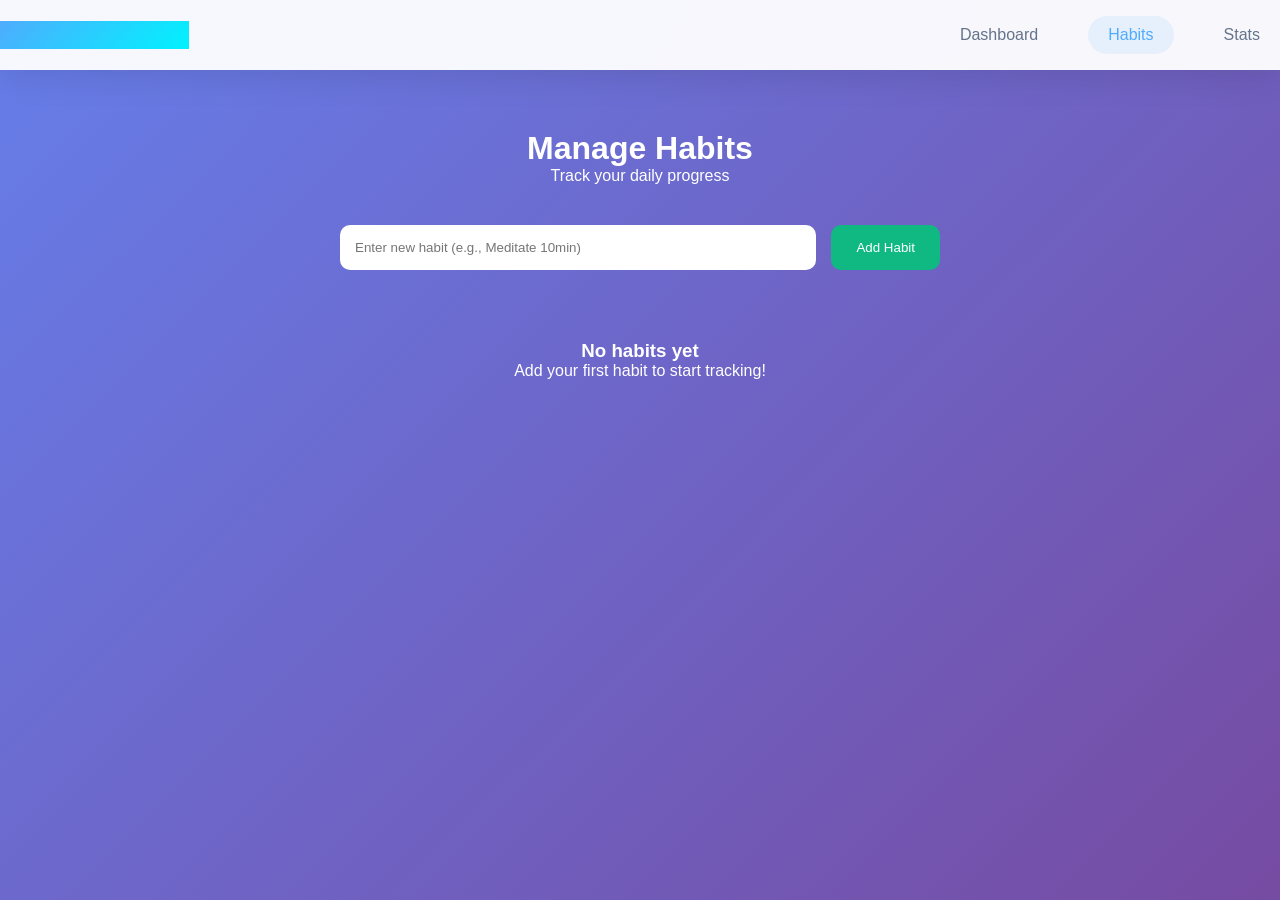
==== Habits.html @ 9a378871 "My Commit" ====
<!DOCTYPE html>
<html lang="en">
<head>
    <meta charset="UTF-8">
    <meta name="viewport" content="width=device-width, initial-scale=1.0">
    <title>Habit Tracker - Habits</title>
    <link rel="stylesheet" href="style.css">
</head>
<body>
    <nav class="navbar">
        <div class="nav-container">
            <div class="nav-logo">
                <h2>📊 Habit Tracker</h2>
            </div>
            <div class="nav-links">
                <a href="index.html" class="nav-link">Dashboard</a>
                <a href="habits.html" class="nav-link active">Habits</a>
                <a href="stats.html" class="nav-link">Stats</a>
            </div>
        </div>
    </nav>

    <main class="habits-page">
        <div class="container">
            <div class="page-header">
                <h1>Manage Habits</h1>
                <p>Track your daily progress</p>
            </div>

            <div class="add-habit-section">
                <div class="add-habit">
                    <input type="text" id="habitInput" placeholder="Enter new habit (e.g., Meditate 10min)" maxlength="50">
                    <button class="add-btn" onclick="addHabit()">Add Habit</button>
                </div>
            </div>

            <div class="habits-grid" id="habitsGrid">
                <div class="empty-state">
                    <h3>No habits yet</h3>
                    <p>Add your first habit to start tracking!</p>
                </div>
            </div>
        </div>
    </main>

    <script src="script.js"></script>
    <script>
        document.addEventListener('DOMContentLoaded', function() {
            loadData();
            renderHabits();
        });
    </script>
</body>
</html>
---- style.css ----
/* RESET */
* {
    margin: 0;
    padding: 0;
    box-sizing: border-box;
}

/* BODY */
body {
    font-family: 'Segoe UI', Tahoma, Geneva, Verdana, sans-serif;
    background: linear-gradient(135deg, #667eea 0%, #764ba2 100%);
    min-height: 100vh;
    color: #1e293b;
}

.container {
    max-width: 1200px;
    margin: 0 auto;
    padding: 20px;
}

/* NAVIGATION  */

.navbar {
    background: rgba(255, 255, 255, 0.95);
    backdrop-filter: blur(20px);
    box-shadow: 0 8px 32px rgba(0,0,0,0.1);
    position: sticky;
    top: 0;
    z-index: 100;
}

.nav-container {
    display: flex;
    justify-content: space-between;
    align-items: center;
    height: 70px;
}

.nav-logo h2 {
    background: linear-gradient(135deg, #4facfe, #00f2fe);
   
    -webkit-text-fill-color: transparent;
}

.nav-links {
    display: flex;
    gap: 30px;
}

.nav-link {
    text-decoration: none;
    color: #64748b;
    padding: 10px 20px;
    border-radius: 25px;
    transition: 0.3s;
}

.nav-link.active,
.nav-link:hover {
    color: #4facfe;
    background: rgba(79, 172, 254, 0.1);
}

/*  DASHBOARD */

.dashboard {
    padding: 40px 0;
}

.welcome-section {
    text-align: center;
    margin-bottom: 50px;
}

.welcome-section h1 {
    font-size: 3em;
    background: linear-gradient(135deg, #4facfe, #00f2fe);
    
    -webkit-text-fill-color: transparent;
}

/* Stats Cards */

.stats-grid {
    display: grid;
    grid-template-columns: repeat(auto-fit, minmax(250px, 1fr));
    gap: 25px;
    margin-bottom: 50px;
}

.stat-card {
    background: rgba(255, 255, 255, 0.9);
    padding: 30px;
    border-radius: 20px;
    text-align: center;
    transition: 0.3s;
}

.stat-card:hover {
    transform: translateY(-10px);
}

.stat-icon {
    font-size: 2.5em;
}

.stat-number {
    font-size: 2em;
    font-weight: bold;
}

.stat-label {
    color: #64748b;
}

/* Buttons */

.quick-actions {
    display: flex;
    justify-content: center;
    gap: 20px;
    flex-wrap: wrap;
}

.action-btn {
    padding: 15px 30px;
    border-radius: 15px;
    text-decoration: none;
    font-weight: bold;
    transition: 0.3s;
}

.primary {
    background: linear-gradient(135deg, #4facfe, #00f2fe);
    color: white;
}

.secondary {
    background: white;
    border: 2px solid #ddd;
}

.action-btn:hover {
    transform: translateY(-3px);
}

/* HABITS PAGE  */

.habits-page {
    padding: 40px 0;
}

.page-header {
    text-align: center;
    margin-bottom: 40px;
    color: white;
}

.add-habit {
    display: flex;
    gap: 15px;
    max-width: 600px;
    margin: auto;
}

.add-habit input {
    flex: 1;
    padding: 15px;
    border-radius: 10px;
    border: none;
}

.add-btn {
    background: #10b981;
    color: white;
    border: none;
    padding: 15px 25px;
    border-radius: 10px;
    cursor: pointer;
}

.add-btn:hover {
    background: #059669;
}

/* Habit Cards */

.habits-grid {
    margin-top: 30px;
    display: grid;
    gap: 20px;
}

.habit-card {
    background: white;
    padding: 20px;
    border-radius: 15px;
}

.habit-header {
    display: flex;
    justify-content: space-between;
}

.delete-btn {
    background: red;
    color: white;
    border: none;
    border-radius: 50%;
    width: 35px;
    height: 35px;
    cursor: pointer;
}

/*  EMPTY  */

.empty-state {
    text-align: center;
    padding: 40px;
    color: white;
}

/*  STATS PAGE*/

.stats-page {
    padding: 40px 0;
}

/* FIXED: avoid conflict with dashboard */
.stats-page .stats-grid {
    grid-template-columns: 1fr 1fr;
    gap: 30px;
}

.stat-section {
    background: white;
    padding: 20px;
    border-radius: 15px;
}

.performance-bar {
    height: 8px;
    background: linear-gradient(90deg, #10b981, #4facfe);
    border-radius: 5px;
}

/*  EXPORT BUTTONS (FIXED) */

.export-btn, .reset-btn {
    padding: 15px 40px;
    font-size: 1.1em;
    font-weight: 600;
    border-radius: 15px;
    border: none;
    cursor: pointer;
    margin: 10px;
    transition: 0.3s;
}

.export-btn {
    background: #4facfe;
    color: white;
}

.reset-btn {
    background: #ef4444;
    color: white;
}

.export-btn:hover,
.reset-btn:hover {
    transform: translateY(-2px);
}
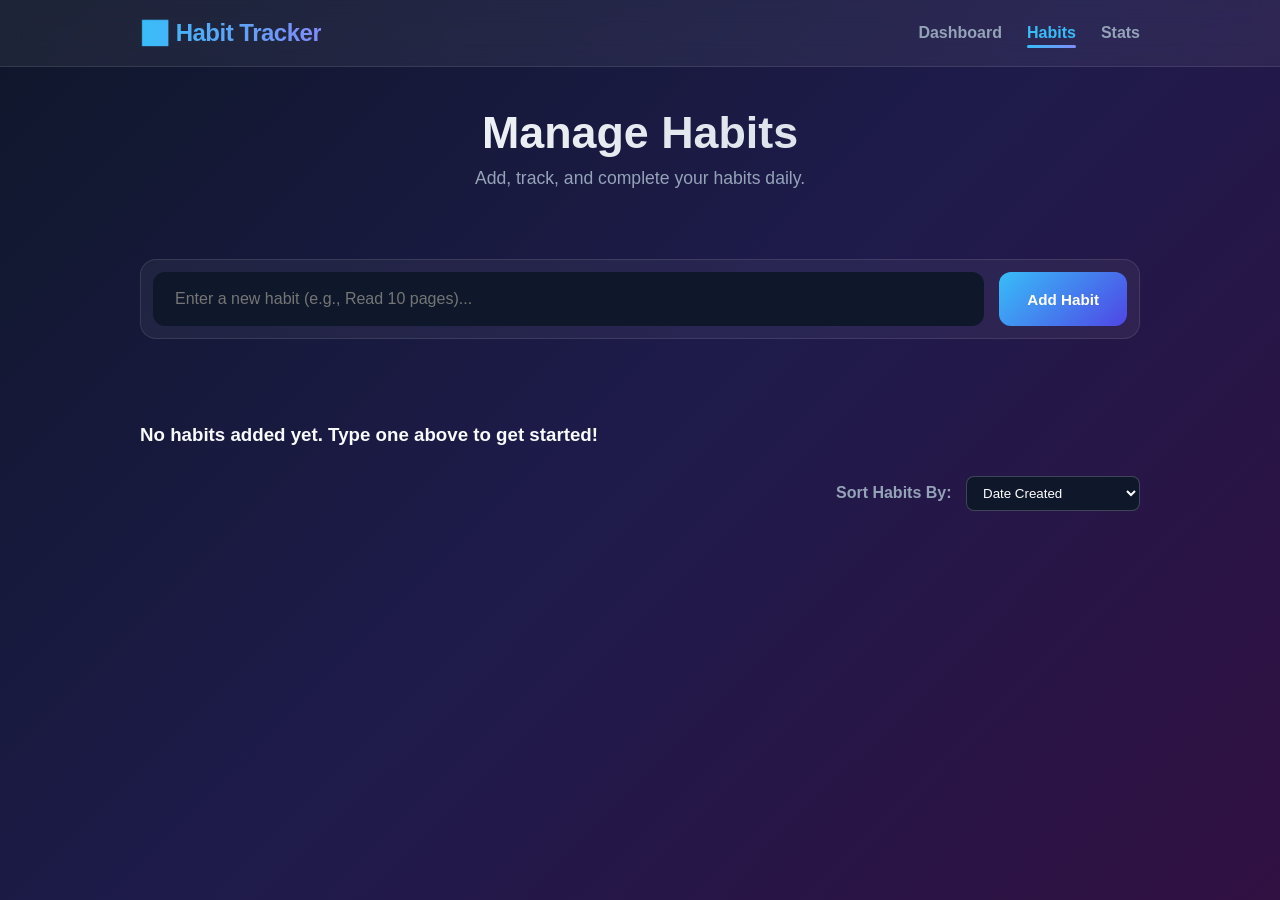
==== commit dfbe7824: "My Commit" ====
--- a/Habits.html
+++ b/Habits.html
@@ -1,54 +1,62 @@
 <!DOCTYPE html>
 <html lang="en">
 <head>
-    <meta charset="UTF-8">
-    <meta name="viewport" content="width=device-width, initial-scale=1.0">
-    <title>Habit Tracker - Habits</title>
-    <link rel="stylesheet" href="style.css">
+  <meta charset="UTF-8"/>
+  <meta name="viewport" content="width=device-width, initial-scale=1.0"/>
+  <title>Manage Habits - Habit Tracker</title>
+  <link rel="stylesheet" href="../style.css"/>
 </head>
 <body>
-    <nav class="navbar">
-        <div class="nav-container">
-            <div class="nav-logo">
-                <h2>📊 Habit Tracker</h2>
-            </div>
-            <div class="nav-links">
-                <a href="index.html" class="nav-link">Dashboard</a>
-                <a href="habits.html" class="nav-link active">Habits</a>
-                <a href="stats.html" class="nav-link">Stats</a>
-            </div>
-        </div>
-    </nav>
 
-    <main class="habits-page">
-        <div class="container">
-            <div class="page-header">
-                <h1>Manage Habits</h1>
-                <p>Track your daily progress</p>
-            </div>
+<nav class="navbar">
+  <div class="nav-container">
+    <div class="logo">
+      <h2>📊 Habit Tracker</h2>
+    </div>
+    <div class="nav-links">
+      <a href="index.html">Dashboard</a>
+      <a href="habits.html" class="active">Habits</a>
+      <a href="stats.html">Stats</a>
+    </div>
+  </div>
+</nav>
 
-            <div class="add-habit-section">
-                <div class="add-habit">
-                    <input type="text" id="habitInput" placeholder="Enter new habit (e.g., Meditate 10min)" maxlength="50">
-                    <button class="add-btn" onclick="addHabit()">Add Habit</button>
-                </div>
-            </div>
+<main class="container">
+  <section class="welcome">
+    <h1>Manage Habits</h1>
+    <p>Add, track, and complete your habits daily.</p>
+  </section>
 
-            <div class="habits-grid" id="habitsGrid">
-                <div class="empty-state">
-                    <h3>No habits yet</h3>
-                    <p>Add your first habit to start tracking!</p>
-                </div>
-            </div>
-        </div>
-    </main>
+  <!-- INPUT -->
+  <section class="add-box">
+    <input
+      type="text"
+      id="habitInput"
+      placeholder="Enter a new habit (e.g., Read 10 pages)..."
+      maxlength="50"
+    />
+    <button onclick="addHabit()" class="btn primary">
+      Add Habit
+    </button>
+  </section>
 
-    <script src="script.js"></script>
-    <script>
-        document.addEventListener('DOMContentLoaded', function() {
-            loadData();
-            renderHabits();
-        });
-    </script>
+  <!-- HABITS GRID -->
+  <section id="habitsGrid" class="habits-grid">
+  
+    <!-- Generated dynamically via JS -->
+  </section>
+  <div class="filter-box" style="margin-bottom: 20px; text-align: right;">
+  <label for="sortSelector" style="color: #94a3b8; font-weight: 600; margin-right: 10px;">Sort Habits By:</label>
+  <select id="sortSelector" onchange="sortHabits(this.value)" style="padding: 8px 12px; border-radius: 8px; background: #0f172a; color: white; border: 1px solid rgba(255,255,255,0.2); outline: none; cursor: pointer;">
+    <option value="default">Date Created</option>
+    <option value="streak">🔥 Highest Streak</option>
+    <option value="name">🔤 Alphabetical (A-Z)</option>
+  </select>
+</div>
+</main>
+<script src="script.js"></script>
+<script src="habits.js"></script>
+</body>
+</html>
 </body>
 </html>
--- a/style.css
+++ b/style.css
@@ -1,274 +1,435 @@
- /* RESET */
+/* ==========================================
+   ✨ GLOBAL THEME & RESET
+   ========================================== */
 * {
-    margin: 0;
+  margin: 0;
+  padding: 0;
+  box-sizing: border-box;
+}
+
+body {
+  font-family: 'Segoe UI', -apple-system, BlinkMacSystemFont, sans-serif;
+  /* Beautiful, deep modern gradient background */
+  background: linear-gradient(135deg, #0f172a, #1e1b4b, #311042);
+  min-height: 100vh;
+  color: #f8fafc;
+  padding-bottom: 60px;
+  cursor:default;
+}
+
+.container {
+  width: 90%;
+  max-width: 1000px;
+  margin: auto;
+  padding: 40px 0;
+}
+.logo h2, .welcome h1, #clock {
+  /* 1. Keeps your browser happy (Renders the actual visual trick) */
+  -webkit-background-clip: text;
+  -webkit-text-fill-color: transparent;
+
+  /* 2. Keeps your code editor happy (Clears the error flag) */
+  background-clip: text;
+}
+
+/* ==========================================
+   🧭 NAV BAR (Modern Glassmorphism Design)
+   ========================================== */
+.navbar {
+  background: rgba(255, 255, 255, 0.06);
+  backdrop-filter: blur(12px);
+  -webkit-backdrop-filter: blur(12px);
+  padding: 18px 0;
+  position: sticky;
+  top: 0;
+  z-index: 1000;
+  border-bottom: 1px solid rgba(255, 255, 255, 0.1);
+}
+
+.nav-container {
+  width: 90%;
+  max-width: 1000px;
+  margin: auto;
+  display: flex;
+  justify-content: space-between;
+  align-items: center;
+}
+
+.logo h2 {
+  background: linear-gradient(90deg, #38bdf8, #818cf8);
+  -webkit-background-clip: text;
+  -webkit-text-fill-color: transparent;
+  font-weight: 800;
+  letter-spacing: -0.5px;
+}
+
+.nav-links {
+  display: flex;
+  gap: 25px;
+}
+
+.nav-links a {
+  text-decoration: none;
+  color: #94a3b8;
+  font-weight: 600;
+  transition: all 0.3s ease;
+  padding: 6px 0;
+  position: relative;
+}
+
+.nav-links a:hover {
+  color: #38bdf8;
+}
+
+.nav-links a.active {
+  color: #38bdf8 !important;
+}
+
+.nav-links a.active::after {
+  content: '';
+  position: absolute;
+  bottom: 0;
+  left: 0;
+  width: 100%;
+  height: 3px;
+  background: linear-gradient(90deg, #38bdf8, #818cf8);
+  border-radius: 2px;
+}
+
+/* ==========================================
+   👋 WELCOME HEADER
+   ========================================== */
+.welcome {
+  text-align: center;
+  margin-bottom: 40px;
+}
+
+.welcome h1 {
+  font-size: 2.8rem;
+  font-weight: 800;
+  background: linear-gradient(to right, #ffffff, #cbd5e1);
+  -webkit-background-clip: text;
+  -webkit-text-fill-color: transparent;
+}
+
+.welcome p {
+  margin-top: 10px;
+  color: #94a3b8;
+  font-size: 1.1rem;
+}
+
+/* ==========================================
+   📦 CARDS & GRIDS (No More Overlapping!)
+   ========================================== */
+.stats-grid {
+  display: grid;
+  grid-template-columns: repeat(auto-fit, minmax(200px, 1fr));
+  gap: 20px;
+  margin-bottom: 30px;
+}
+
+.habits-grid {
+  display: grid;
+  grid-template-columns: repeat(auto-fit, minmax(280px, 1fr));
+  gap: 20px;
+  margin-top: 20px;
+}
+
+.card, .habit-card {
+  background: rgba(30, 41, 59, 0.7);
+  border: 1px solid rgba(255, 255, 255, 0.08);
+  color: #f8fafc;
+  padding: 26px;
+  border-radius: 20px;
+  box-shadow: 0 15px 35px rgba(0, 0, 0, 0.2);
+  transition: transform 0.3s ease, box-shadow 0.3s ease, border-color 0.3s ease;
+}
+
+.card:hover, .habit-card:hover {
+  transform: translateY(-5px);
+  border-color: rgba(56, 189, 248, 0.4);
+  box-shadow: 0 20px 40px rgba(56, 189, 248, 0.1);
+}
+
+.card h3 {
+  font-size: 0.85rem;
+  text-transform: uppercase;
+  letter-spacing: 1px;
+  color: #94a3b8;
+  margin-bottom: 8px;
+}
+
+.card h1 {
+  font-size: 2.5rem;
+  font-weight: 800;
+  color: #38bdf8;
+}
+
+.center {
+  text-align: center;
+}
+
+/* ==========================================
+   ➕ INPUT BOX (Clean & Properly Spaced)
+   ========================================== */
+.add-box {
+  display: flex;
+  gap: 15px;
+  margin-bottom: 35px;
+  background: rgba(255, 255, 255, 0.05);
+  padding: 12px;
+  border-radius: 16px;
+  border: 1px solid rgba(255, 255, 255, 0.1);
+}
+
+.add-box input {
+  flex: 1;
+  padding: 16px 20px;
+  border: 2px solid transparent;
+  border-radius: 12px;
+  font-size: 1rem;
+  outline: none;
+  background: #0f172a;
+  color: white;
+  transition: all 0.3s ease;
+}
+
+.add-box input:focus {
+  border-color: #38bdf8;
+  box-shadow: 0 0 15px rgba(56, 189, 248, 0.2);
+}
+
+/* ==========================================
+   🔘 BUTTONS STYLE (Changes cursor to pointer!)
+   ========================================== */
+.buttons {
+  display: flex;
+  gap: 15px;
+  justify-content: center;
+  flex-wrap: wrap;
+  margin-top: 35px;
+}
+
+.btn {
+  border: none;
+  padding: 14px 28px;
+  border-radius: 12px;
+  cursor: pointer; /* Changes standard line pointer back to interactive click hand pointer! */
+  font-weight: 700;
+  font-size: 0.95rem;
+  transition: all 0.2s ease;
+  text-decoration: none;
+  display: inline-flex;
+  align-items: center;
+  justify-content: center;
+}
+
+.primary {
+  background: linear-gradient(135deg, #38bdf8, #4f46e5);
+  color: white;
+}
+
+.primary:hover {
+  transform: scale(1.02);
+  box-shadow: 0 8px 20px rgba(56, 189, 248, 0.3);
+}
+
+.secondary {
+  background: rgba(255, 255, 255, 0.1);
+  color: white;
+  border: 1px solid rgba(255, 255, 255, 0.2);
+}
+
+.secondary:hover {
+  background: rgba(255, 255, 255, 0.2);
+}
+
+.danger {
+  background: linear-gradient(135deg, #ef4444, #b91c1c);
+  color: white;
+}
+
+.danger:hover {
+  box-shadow: 0 8px 20px rgba(239, 68, 68, 0.3);
+}
+
+.disabled-btn {
+  background: #334155 !important;
+  color: #64748b !important;
+  cursor: not-allowed !important;
+}
+
+/* ==========================================
+   📅 TODAY ITEM ROWS & PROGRESS BARS
+   ========================================== */
+.today-item {
+  display: flex;
+  align-items: center;
+  gap: 15px;
+  padding: 16px;
+  border-bottom: 1px solid rgba(255, 255, 255, 0.05);
+  font-size: 1.1rem;
+}
+
+.today-item:last-child {
+  border-bottom: none;
+}
+
+.bar {
+  background: #334155;
+  height: 16px;
+  border-radius: 10px;
+  overflow: hidden;
+  margin: 15px 0;
+}
+
+.fill {
+  height: 100%;
+  background: linear-gradient(90deg, #10b981, #38bdf8);
+  border-radius: 10px;
+  transition: width 0.5s ease;
+}
+
+/* ==========================================
+   📱 MOBILE RESPONSIVENESS
+   ========================================== */
+@media(max-width:768px) {
+  .nav-container {
+    flex-direction: column;
+    gap: 15px;
+  }
+
+  .add-box {
+    flex-direction: column;
+    background: transparent;
     padding: 0;
-    box-sizing: border-box;
-}
-
-/* BODY */
-body {
-    font-family: 'Segoe UI', Tahoma, Geneva, Verdana, sans-serif;
-    background: linear-gradient(135deg, #667eea 0%, #764ba2 100%);
-    min-height: 100vh;
-    color: #1e293b;
-}
-
-.container {
-    max-width: 1200px;
-    margin: 0 auto;
-    padding: 20px;
-}
-
-/* NAVIGATION  */
-
-.navbar {
-    background: rgba(255, 255, 255, 0.95);
-    backdrop-filter: blur(20px);
-    box-shadow: 0 8px 32px rgba(0,0,0,0.1);
-    position: sticky;
-    top: 0;
-    z-index: 100;
-}
-
-.nav-container {
-    display: flex;
-    justify-content: space-between;
-    align-items: center;
-    height: 70px;
-}
-
-.nav-logo h2 {
-    background: linear-gradient(135deg, #4facfe, #00f2fe);
-   
-    -webkit-text-fill-color: transparent;
-}
-
-.nav-links {
-    display: flex;
+    border: none;
+  }
+
+  .add-box input, .add-box button {
+    width: 100%;
+  }
+
+  .welcome h1 {
+    font-size: 2rem;
+  }
+} 
+/* Update this specific block in style.css */
+.stats-grid {
+  display: grid;
+  grid-template-columns: repeat(auto-fill, minmax(220px, 1fr));
+  gap: 24px;
+  margin-bottom: 30px;
+}
+
+.utilities-grid {
+  display: grid;
+  grid-template-columns: repeat(auto-fit, minmax(280px, 1fr));
+  gap: 24px;
+  margin-bottom: 30px;
+}
+
+/* Ensure cards handle text overflows gracefully */
+.card, .habit-card {
+  background: rgba(30, 41, 59, 0.7);
+  border: 1px solid rgba(255, 255, 255, 0.08);
+  color: #f8fafc;
+  padding: 24px;
+  border-radius: 20px;
+  min-height: 140px; /* Forces a minimum structural space */
+  height: auto;       /* Allows cards to grow if text size expands */
+  overflow: hidden;   /* Keeps content inside the bounds */
+  box-shadow: 0 15px 35px rgba(0, 0, 0, 0.2);
+} 
+/* Update this specific block in style.css */
+.browser-card p {
+  color: #94a3b8;
+  font-size: 0.9rem;
+  margin-top: 8px;
+  word-break: break-all;      /* Forces long strings of text to wrap cleanly onto a new line */
+  white-space: normal;        /* Prevents text from staying on a single continuous horizontal line */
+  line-height: 1.5;
+}
+/* ==========================================
+   📊 FIXED DASHBOARD METRICS ALIGNMENT
+   ========================================== */
+
+/* This updates all stat cards to be perfectly centered and balanced */
+.stats-grid .card {
+  display: flex;
+  flex-direction: column;
+  align-items: center;      /* Centers items horizontally */
+  justify-content: center;   /* Centers items vertically */
+  text-align: center;        /* Aligns text labels directly in the middle */
+  padding: 24px;
+  min-height: 150px;         /* Gives an even height to all boxes so they match */
+  width: 100%;               /* Forces boxes to fill up the grid row evenly */
+}
+
+/* Ensure the sub-headings inside the metrics boxes are properly placed */
+.stats-grid .card h3 {
+  margin-bottom: 8px;
+  width: 100%;
+}
+
+/* Ensures the big tracking numbers don't bunch up against the card borders */
+.stats-grid .card h1 {
+  margin: 0;
+  width: 100%;
+  font-size: 2.5rem;
+  font-weight: 800;
+}
+/* ==========================================
+   🧩 FIX FOR DASHBOARD CARD CLASHES
+   ========================================== */
+
+/* 1. Force the main container to organize sections vertically without crowding */
+main.container {
+  display: flex;
+  flex-direction: column;
+  gap: 30px; /* Gives healthy spacing between rows */
+}
+
+/* 2. Group the Today's Habits, Clock, and Motivation into a beautiful 3-column layout */
+@media (min-width: 769px) {
+  /* This targets your index.html setup to layout items horizontally on computers */
+  main.container {
+    display: grid;
+    grid-template-columns: 1fr;
     gap: 30px;
-}
-
-.nav-link {
-    text-decoration: none;
-    color: #64748b;
-    padding: 10px 20px;
-    border-radius: 25px;
-    transition: 0.3s;
-}
-
-.nav-link.active,
-.nav-link:hover {
-    color: #4facfe;
-    background: rgba(79, 172, 254, 0.1);
-}
-
-/*  DASHBOARD */
-
-.dashboard {
-    padding: 40px 0;
-}
-
-.welcome-section {
-    text-align: center;
-    margin-bottom: 50px;
-}
-
-.welcome-section h1 {
-    font-size: 3em;
-    background: linear-gradient(135deg, #4facfe, #00f2fe);
-    
-    -webkit-text-fill-color: transparent;
-}
-
-/* Stats Cards */
-
-.stats-grid {
+  }
+
+  /* Creates a dedicated layout row just for your dynamic card tools */
+  .utilities-grid {
     display: grid;
-    grid-template-columns: repeat(auto-fit, minmax(250px, 1fr));
+    grid-template-columns: 1fr 1fr; /* Splitting clock and motivation 50/50 */
     gap: 25px;
-    margin-bottom: 50px;
-}
-
-.stat-card {
-    background: rgba(255, 255, 255, 0.9);
-    padding: 30px;
-    border-radius: 20px;
-    text-align: center;
-    transition: 0.3s;
-}
-
-.stat-card:hover {
-    transform: translateY(-10px);
-}
-
-.stat-icon {
-    font-size: 2.5em;
-}
-
-.stat-number {
-    font-size: 2em;
-    font-weight: bold;
-}
-
-.stat-label {
-    color: #64748b;
-}
-
-/* Buttons */
-
-.quick-actions {
-    display: flex;
-    justify-content: center;
-    gap: 20px;
-    flex-wrap: wrap;
-}
-
-.action-btn {
-    padding: 15px 30px;
-    border-radius: 15px;
-    text-decoration: none;
-    font-weight: bold;
-    transition: 0.3s;
-}
-
-.primary {
-    background: linear-gradient(135deg, #4facfe, #00f2fe);
-    color: white;
-}
-
-.secondary {
-    background: white;
-    border: 2px solid #ddd;
-}
-
-.action-btn:hover {
-    transform: translateY(-3px);
-}
-
-/* HABITS PAGE  */
-
-.habits-page {
-    padding: 40px 0;
-}
-
-.page-header {
-    text-align: center;
-    margin-bottom: 40px;
-    color: white;
-}
-
-.add-habit {
-    display: flex;
-    gap: 15px;
-    max-width: 600px;
-    margin: auto;
-}
-
-.add-habit input {
-    flex: 1;
-    padding: 15px;
-    border-radius: 10px;
-    border: none;
-}
-
-.add-btn {
-    background: #10b981;
-    color: white;
-    border: none;
-    padding: 15px 25px;
-    border-radius: 10px;
-    cursor: pointer;
-}
-
-.add-btn:hover {
-    background: #059669;
-}
-
-/* Habit Cards */
-
-.habits-grid {
-    margin-top: 30px;
-    display: grid;
-    gap: 20px;
-}
-
-.habit-card {
-    background: white;
-    padding: 20px;
-    border-radius: 15px;
-}
-
-.habit-header {
-    display: flex;
-    justify-content: space-between;
-}
-
-.delete-btn {
-    background: red;
-    color: white;
-    border: none;
-    border-radius: 50%;
-    width: 35px;
-    height: 35px;
-    cursor: pointer;
-}
-
-/*  EMPTY  */
-
-.empty-state {
-    text-align: center;
-    padding: 40px;
-    color: white;
-}
-
-/*  STATS PAGE*/
-
-.stats-page {
-    padding: 40px 0;
-}
-
-/* FIXED: avoid conflict with dashboard */
-.stats-page .stats-grid {
-    grid-template-columns: 1fr 1fr;
-    gap: 30px;
-}
-
-.stat-section {
-    background: white;
-    padding: 20px;
-    border-radius: 15px;
-}
-
-.performance-bar {
-    height: 8px;
-    background: linear-gradient(90deg, #10b981, #4facfe);
-    border-radius: 5px;
-}
-
-/*  EXPORT BUTTONS (FIXED) */
-
-.export-btn, .reset-btn {
-    padding: 15px 40px;
-    font-size: 1.1em;
-    font-weight: 600;
-    border-radius: 15px;
-    border: none;
-    cursor: pointer;
-    margin: 10px;
-    transition: 0.3s;
-}
-
-.export-btn {
-    background: #4facfe;
-    color: white;
-}
-
-.reset-btn {
-    background: #ef4444;
-    color: white;
-}
-
-.export-btn:hover,
-.reset-btn:hover {
-    transform: translateY(-2px);
+  }
+}
+
+/* 3. Give the "Today's Habits" card internal safety spacing */
+#todayHabits {
+  margin-top: 15px;
+  display: flex;
+  flex-direction: column;
+  gap: 12px;
+}
+
+/* 4. Fix typography inside Clock & Quotes so they never spill outside the box */
+#clock {
+  font-size: 3rem !important;
+  font-weight: 800;
+  letter-spacing: 1px;
+  margin-top: 10px;
+  background: linear-gradient(90deg, #a855f7, #ec4899);
+  -webkit-background-clip: text;
+  -webkit-text-fill-color: transparent;
+}
+
+.quote-text {
+  font-size: 1.1rem;
+  line-height: 1.6;
+  color: #cbd5e1;
+  padding: 10px 15px;
+  font-style: italic;
 }
